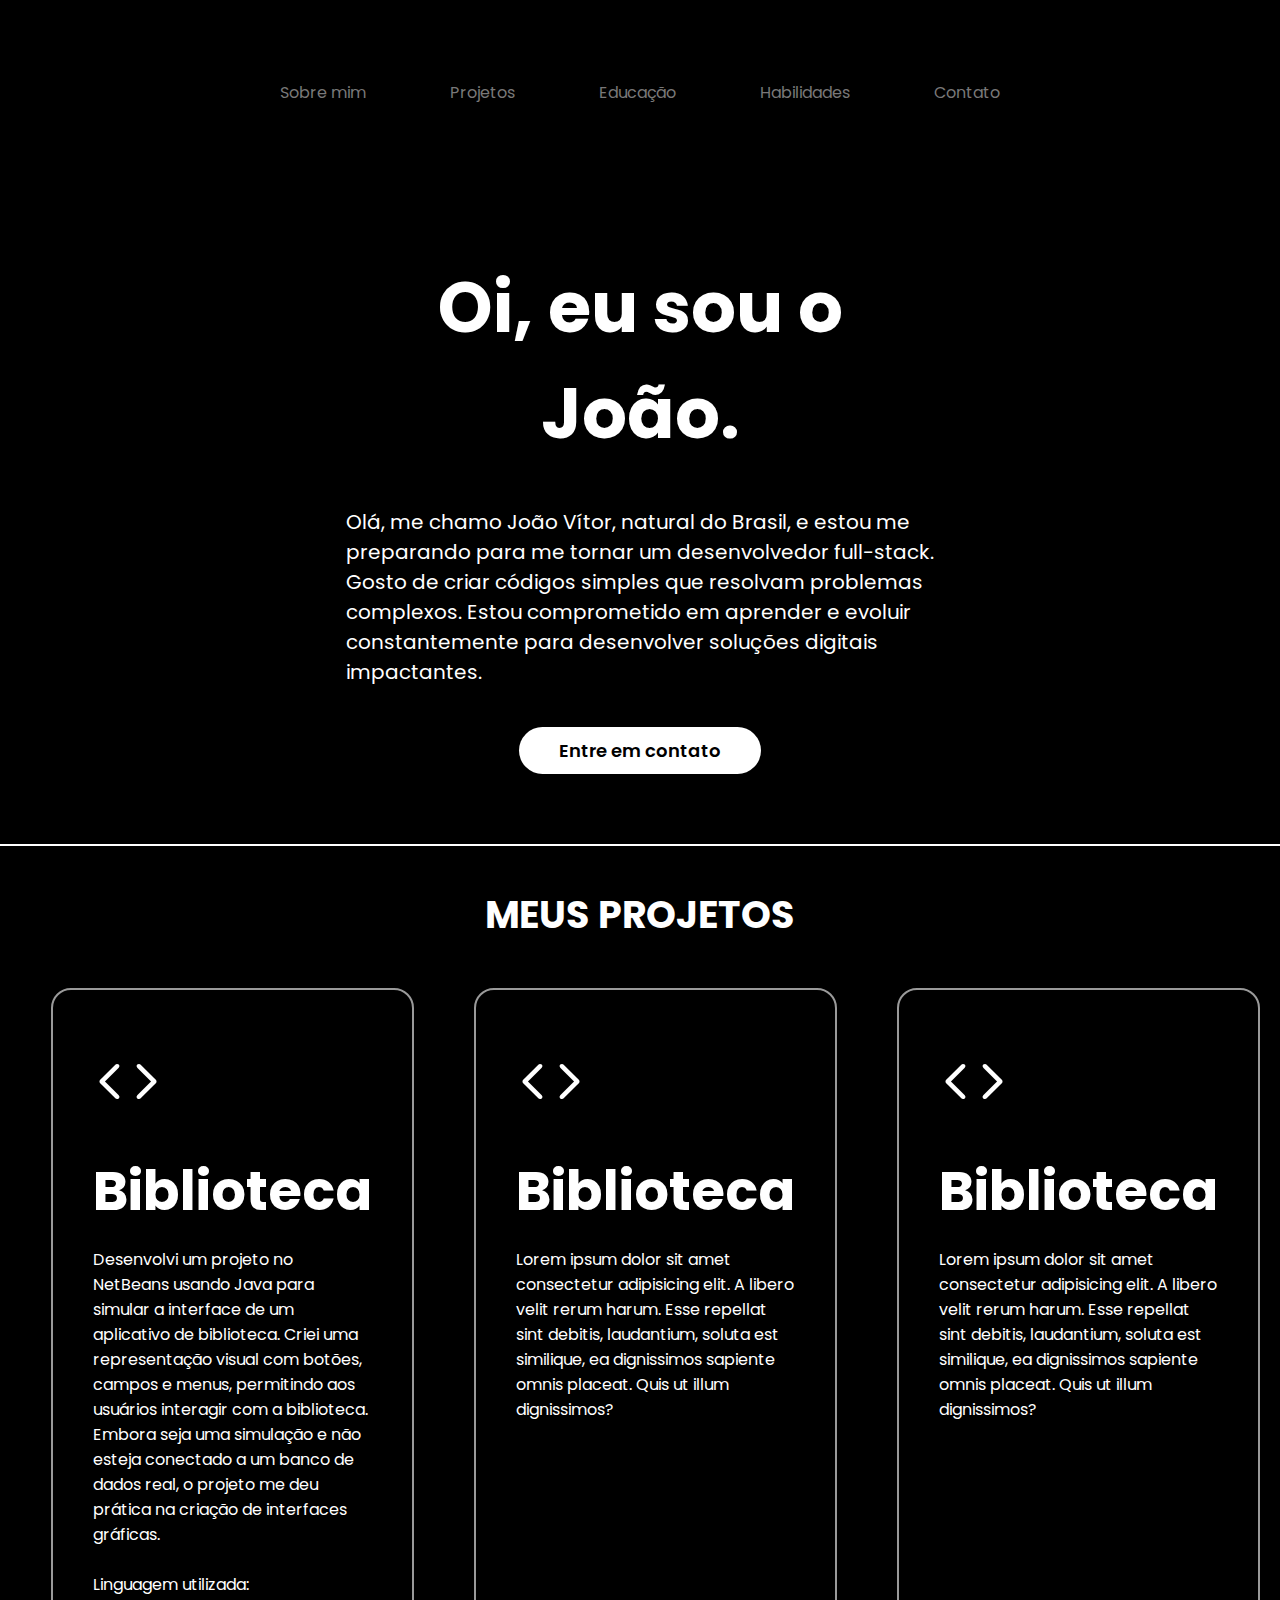
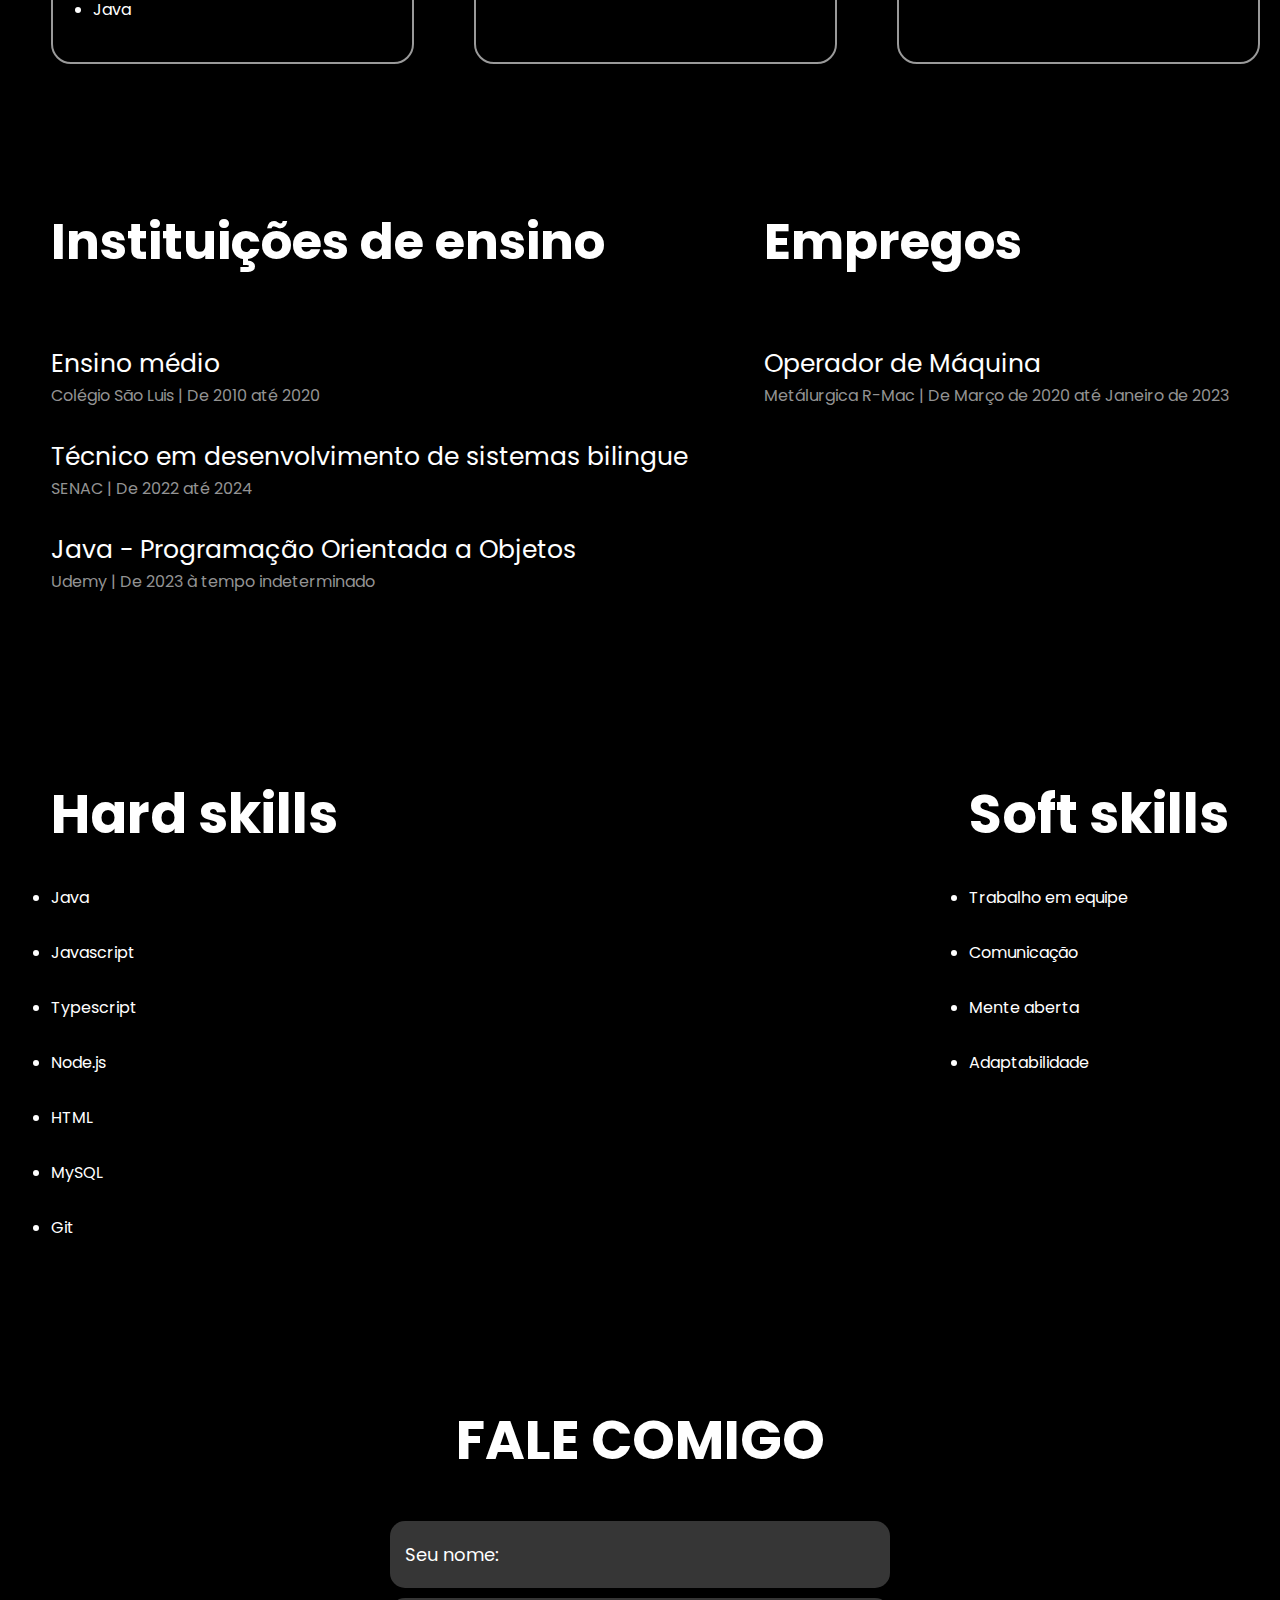
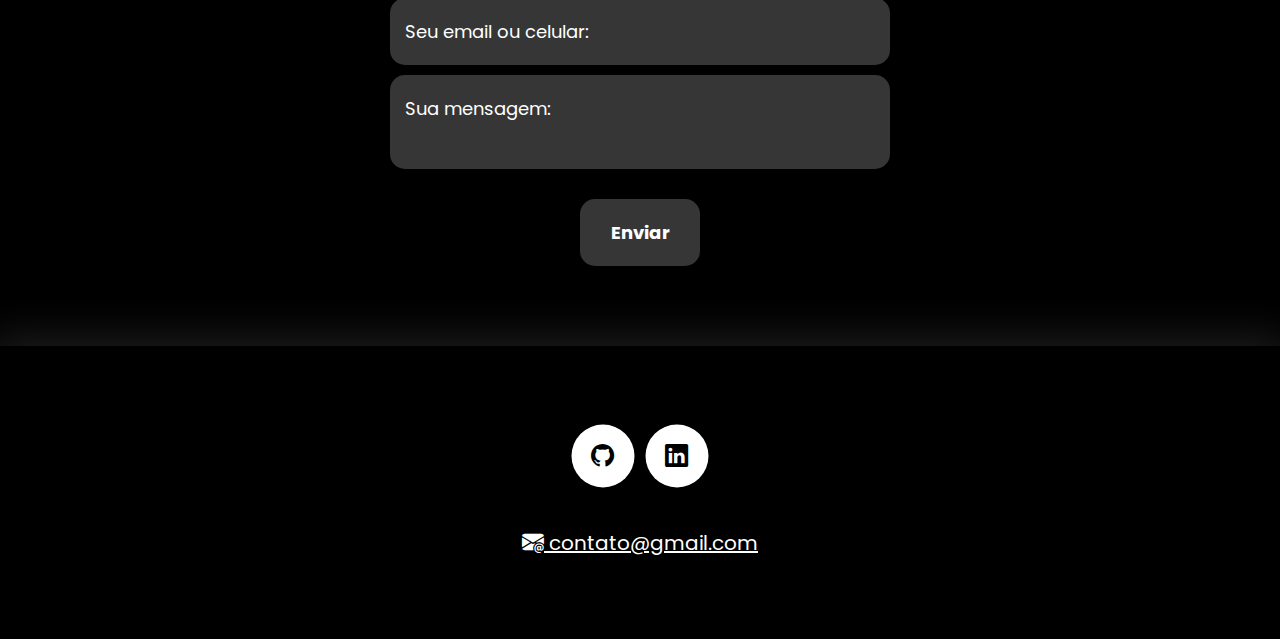
==== portfolio/index.html @ d34900f0 "esse aqui é o certo" ====
<!DOCTYPE html>
<html lang="pt-br">

<head>
    <meta charset="UTF-8">
    <meta name="viewport" content="width=device-width, initial-scale=1.0">
    <link rel="preconnect" href="https://fonts.googleapis.com">
    <link rel="preconnect" href="https://fonts.gstatic.com" crossorigin>
    <link rel="stylesheet" href="https://cdn.jsdelivr.net/npm/bootstrap-icons@1.10.5/font/bootstrap-icons.css">
    <link
        href="https://fonts.googleapis.com/css2?family=Poppins:ital,wght@0,100;0,200;0,300;0,400;0,500;0,600;0,700;0,800;0,900;1,100;1,200;1,300;1,400;1,500;1,600;1,700;1,800;1,900&display=swap"
        rel="stylesheet">
    <link rel="stylesheet" href="style.css">
    <title>Meu Portfólio</title>
</head>

<body>
    <header>
        <div class="interface">
            <div class="logo">
                <a href="#">
                    <img src="" alt="">
                </a>
            </div>

            <nav class="menu">
                <ul>
                    <li><a href="">Sobre mim</a></li>
                    <li><a href="">Projetos</a></li>
                    <li><a href="">Educação</a></li>
                    <li><a href="">Habilidades</a></li>
                    <li><a href="">Contato</a></li>
                </ul>
            </nav>
        </div>
        </div>
    </header>

    <main>
        <section class="topo">
            <div class="site">
                <div class="flex">
                    <div></div>
                    <div class="topo-site">
                        <h1>Oi, eu sou o João.</h1>
                        <p>Olá, me chamo João Vítor, natural do Brasil, e estou me preparando para me tornar um desenvolvedor
                            full-stack.
                            Gosto de criar códigos simples que resolvam problemas complexos.
                            Estou comprometido em aprender e evoluir constantemente para desenvolver soluções digitais
                            impactantes.</p>

                        <div class="contato">
                            <a href="">
                                <button>Entre em contato</button>
                            </a>
                        </div>
                    </div>
                    <div></div>
                </div>
            </div>
        </section>

        <section class="border">
            <div class="interface">
                <div class="borda"></div>
            </div>
        </section>

        <section class="projetos">
            <div class="interface">
                <h2 class="titulo">MEUS PROJETOS</h2>
                <div class="flex">
                    <div class="projetos-box">
                        <i class="bi bi-code"></i>
                        <h3>Biblioteca</h3>
                        <p>Desenvolvi um projeto no NetBeans usando Java para simular a interface de um aplicativo de biblioteca. Criei uma representação visual com botões, campos e menus, permitindo aos usuários interagir com a biblioteca. Embora seja uma simulação e não esteja conectado a um banco de dados real, o projeto me deu prática na criação de interfaces gráficas.</p>
                        <p class="ling">Linguagem utilizada:</p>
                        <ul>
                            <li>Java</li>
                        </ul>
                    </div>

                    <div class="projetos-box">
                        <i class="bi bi-code"></i>
                        <h3>Biblioteca</h3>
                        <p>Lorem ipsum dolor sit amet consectetur adipisicing elit. A libero velit rerum harum. Esse
                            repellat sint debitis, laudantium, soluta est similique, ea dignissimos sapiente omnis
                            placeat. Quis ut illum dignissimos?</p>
                    </div>

                    <div class="projetos-box">
                        <i class="bi bi-code"></i>
                        <h3>Biblioteca</h3>
                        <p>Lorem ipsum dolor sit amet consectetur adipisicing elit. A libero velit rerum harum. Esse
                            repellat sint debitis, laudantium, soluta est similique, ea dignissimos sapiente omnis
                            placeat. Quis ut illum dignissimos?</p>
                    </div>
                </div>
            </div>
        </section>

        <section class="ensino-emprego">
            <div class="interface">
                <div class="flex">
                    <div class="txt-ensino">
                        <h2>Instituições de ensino</h2>
                        <ul>
                            <li><a href="">Ensino médio</a></li>
                            <p>Colégio São Luis | De 2010 até 2020</p>
                            <p></p>
                            <li><a href="">Técnico em desenvolvimento de sistemas bilingue</a></li>
                            <p>SENAC | De 2022 até 2024</p>
                            <p></p>
                            <li><a href="">Java - Programação Orientada a Objetos</a></li>
                            <p>Udemy | De 2023 à tempo indeterminado</p>
                        </ul>
                    </div>

                    <div class="txt-emprego">
                        <h2>Empregos</h2>
                        <ul>
                            <li><a href="">Operador de Máquina</a></li>
                            <p>Metálurgica R-Mac | De Março de 2020 até Janeiro de 2023</p>

                        </ul>
                    </div>
                </div>
            </div>
        </section>

        <section class="skills">
            <div class="interface">
                <div class="flex">
                    <div class="hard-skills">
                        <h2>Hard skills</h2>
                        <ul>
                            <li><a href="">Java</a></li>
                            <li><a href="">Javascript</a></li>
                            <li><a href="">Typescript</a></li>
                            <li><a href="">Node.js</a></li>
                            <li><a href="">HTML</a></li>
                            <li><a href="">MySQL</a></li>
                            <li><a href="">Git</a></li>
                        </ul>
                    </div>

                    <div class="soft-skills">
                        <h2>Soft skills</h2>
                        <ul>
                            <li><a href="">Trabalho em equipe</a></li>
                            <li><a href="">Comunicação</a></li>
                            <li><a href="">Mente aberta</a></li>
                            <li><a href="">Adaptabilidade</a></li>
                        </ul>
                    </div>
                </div>
            </div>
        </section>

        <section class="formulario">
            <div class="interface">
                <h2 class="titulo">FALE COMIGO</h2>

                <form action="">
                    <input type="text" name="" id="" placeholder="Seu nome:" required>
                    <input type="text" name="" id="" placeholder="Seu email ou celular:" required>
                    <textarea name="" id="" placeholder="Sua mensagem:" required></textarea>
                    <div class="btn-enviar">
                        <input type="submit" value="Enviar">
                    </div>
                </form>
            </div>
        </section>
    </main>

    <footer>
        <div class="interface">
            <div class="line-footer">
                <div class="flex">
                    <div class="logo-footer">
                        <img src="" alt="">
                    </div>
                    <div class="btn-social">
                        <a href="#"><button><i class="bi bi-github"></i></button></a>
                        <a href="#"><button><i class="bi bi-linkedin"></i></i></button></a>
                    </div>
                </div>
            </div>

            <div class="line-footer borda">
                <p><i class="bi bi-envelope-at-fill"></i><a href="mailto:contato@gmail.com"> contato@gmail.com</a></p>
            </div>
        </div>
        </div>
    </footer>
</body>
---- portfolio/style.css ----
/* GERAL */
* {
    margin: 0;
    padding: 0;
    box-sizing: border-box;
    font-family: 'Poppins', sans-serif;
}

body {
    background-color: black;
    height: 100vh;
}

.interface {
    max-width: 1280px;
    margin: 0 auto;
}

.flex {
    display: flex;
}

.contato button {
    padding: 10px 40px;
    font-size: 18px;
    font-weight: 600;
    background-color: rgb(255, 255, 255);
    border: 0;
    border-radius: 30px;
    cursor: pointer;
    display: flex;
    justify-content: center;
}

.contato button:hover {
    box-shadow: 0px 0px 8px white;
    transform: scale(1.05);
    transition: .2s;
}

h2.titulo {
    columns: white;
    font-size: 38px;
    text-align: center;
    color: white;
}


/*  */
header {
    padding: 40px 4%;
}

header>.interface {
    display: flex;
    text-align: center;
    justify-content: center;
}

header a {
    color: rgb(121, 120, 120);
    text-decoration: none;
    display: inline-block;
}

header a:hover {
    color: white;
    transform: scale(1.20);
    transition: .2s;
}

header nav ul {
    list-style-type: none;
}

header nav ul li {
    display: inline-block;
    padding: 40px;
}



section {
    margin: 0 auto;
}

section.topo {
    padding: 70px 4%;
}

section.topo .flex {
    align-items: center;
    justify-content: center;
    gap: 25%;
}

.topo h1 {
    color: white;
    font-size: 70px;
    text-align: center;
}

.topo .topo-site p {
    color: white;
    margin: 40px 0;
    font-size: 20px;
}

.topo .topo-site .contato a{
    text-decoration: none;
}

.topo .topo-site a {
    text-decoration: none;
    display: flex;
    justify-content: center;
}


/* PROJETOS */
section.projetos {
    padding: 40px 4%;
}

section.projetos .flex {
    gap: 60px;
}

.projetos .projetos-box {
    color: white;
    padding: 40px;
    border-radius: 20px;
    border: 2px solid rgb(154, 154, 154);
    margin-top: 45px;
}

.projetos .projetos-box:hover {
    transform: scale(1.05);
    transition: .2s;
}

.projetos .projetos-box i {
    font-size: 70px;
}

.projetos .projetos-box h3 {
    font-size: 54px;
    margin: 15px 0;
}

.projetos .projetos-box .ling {
    margin-top: 25px;
}


/* EDUCAÇÃO E EMPREGOS */
section.ensino-emprego {
    padding: 40px 4%;
}

section.ensino-emprego .flex {
    justify-content: space-between;
    display: flex;
}

.ensino-emprego .flex .txt-ensino h2 {
    color: white;
    font-size: 50px;
    margin-top: 60px;
}

.ensino-emprego .flex .txt-ensino ul {
    list-style-type: none;
    margin-top: 35px;
}

.ensino-emprego .flex .txt-ensino ul li {
    font-size: 25px;
    padding-top: 30px;
}

.ensino-emprego .flex .txt-ensino a {
    text-decoration: none;
    color: white;
}

.ensino-emprego .flex .txt-ensino p {
    text-decoration: none;
    color: rgb(147, 147, 147);
}

.ensino-emprego .flex .txt-emprego h2 {
    color: white;
    font-size: 50px;
    margin-top: 60px;
}

.ensino-emprego .flex .txt-emprego ul {
    list-style-type: none;
    margin-top: 35px;
}

.ensino-emprego .flex .txt-emprego ul li {
    font-size: 25px;
    padding-top: 30px;
}

.ensino-emprego .flex .txt-emprego a {
    text-decoration: none;
    color: white;
}

.ensino-emprego .flex .txt-emprego p {
    text-decoration: none;
    color: rgb(147, 147, 147);
}

/* SKILLS */
section.skills {
    padding: 80px 4%;
}

section.skills .flex {
    margin: 0 auto;
    display: flex;
    justify-content: space-between;
}

.skills .flex .hard-skills h2,
.soft-skills h2 {
    color: white;
    font-size: 54px;
    margin-top: 60px;
}

.skills .flex .hard-skills ul li,
.soft-skills ul li {
    color: white;
    padding-top: 30px;
}

.skills .flex .hard-skills a,
.soft-skills a {
    text-decoration: none;
    color: white;
}

.skills .flex .hard-skills a,
.soft-skills a {
    text-decoration: none;
    color: white;
}

/* FORMULARIO */
section.formulario {
    padding: 80px 4%;
}

.formulario h2 {
    font-size: 54px;
}

form {
    max-width: 500px;
    margin: 0 auto;
    display: flex;
    justify-content: center;
    flex-direction: column;
    gap: 10px;
    margin-top: 40px;
}

form input,
form textarea {
    width: 100%;
    border: 0;
    border-radius: 15px;
    outline: 0;
    padding: 20px 15px;
    background-color: rgb(54, 54, 54);
    color: white;
    font-size: 18px;
}

form input::placeholder,
form textarea::placeholder {
    color: white;
}

form textarea {
    resize: none;
}

form .btn-enviar {
    margin-top: 20px;
    text-align: center;
}

form .btn-enviar input[type=submit] {
    width: 120px;
    font-weight: 700;
    cursor: pointer;
}

form .btn-enviar input[type=submit]:hover {
    color: black;
    background-color: white;
    box-shadow: 0px 0px 8px white;
    transform: scale(1.05);
    transition: .2s;
}

/* RODA PÉ */
footer {
    padding: 60px 4%;
    box-shadow: 0 0 40px 10px #ffffff1d;
}

footer .flex {
    justify-content: center;
}

footer .line-footer {
    padding: 20px 0;
}

.btn-social button {
    width: 60px;
    height: 60px;
    border-radius: 50%;
    border: none;
    background-color: white;
    font-size: 22px;
    cursor: pointer;
    margin: 0 5px;
    transform: scale(1.05);
    transition: .2s;
}

footer .line-footer p {
    text-align: center;
    font-size: 20px;
}

footer .line-footer p i {
    color: white;
    font-size: 22px;
}

footer .line-footer p a {
    color: white;
}

/* BORDAS */

.border .borda {
    border-top: 2px solid white;
}
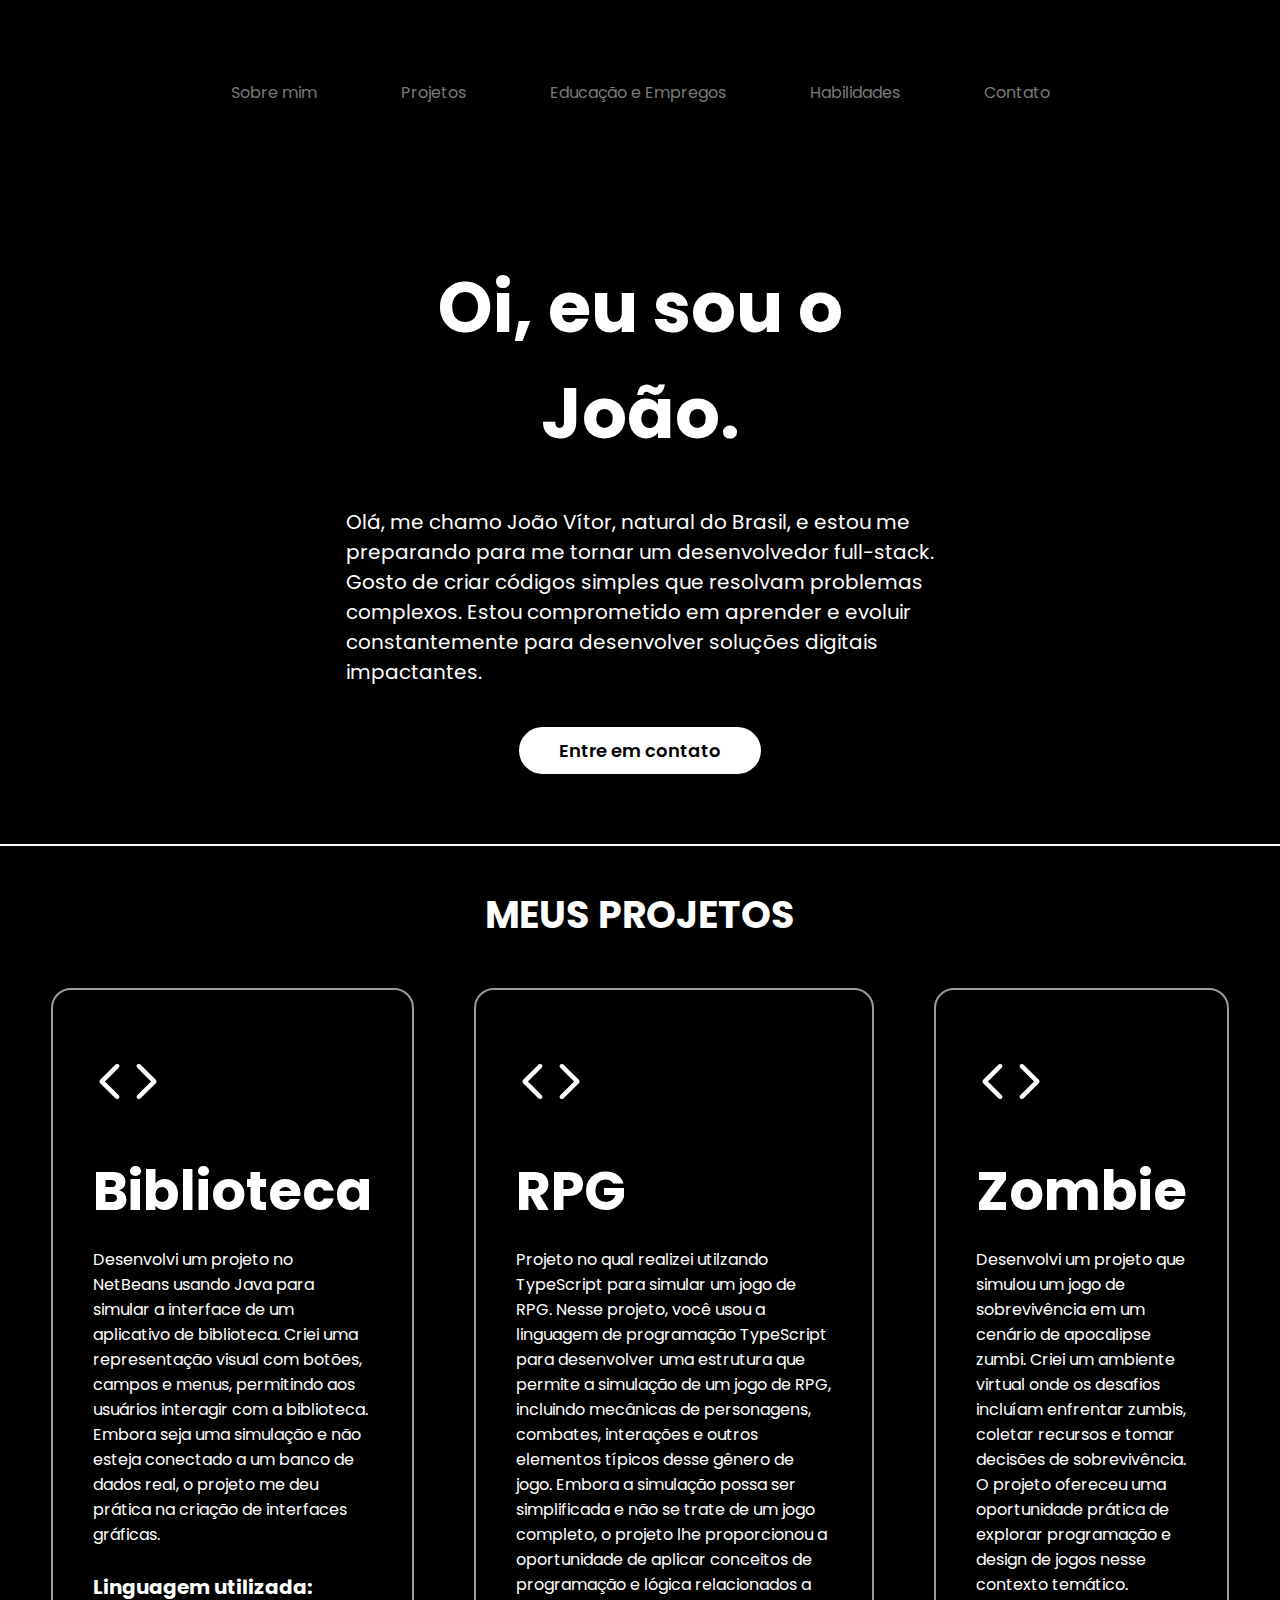
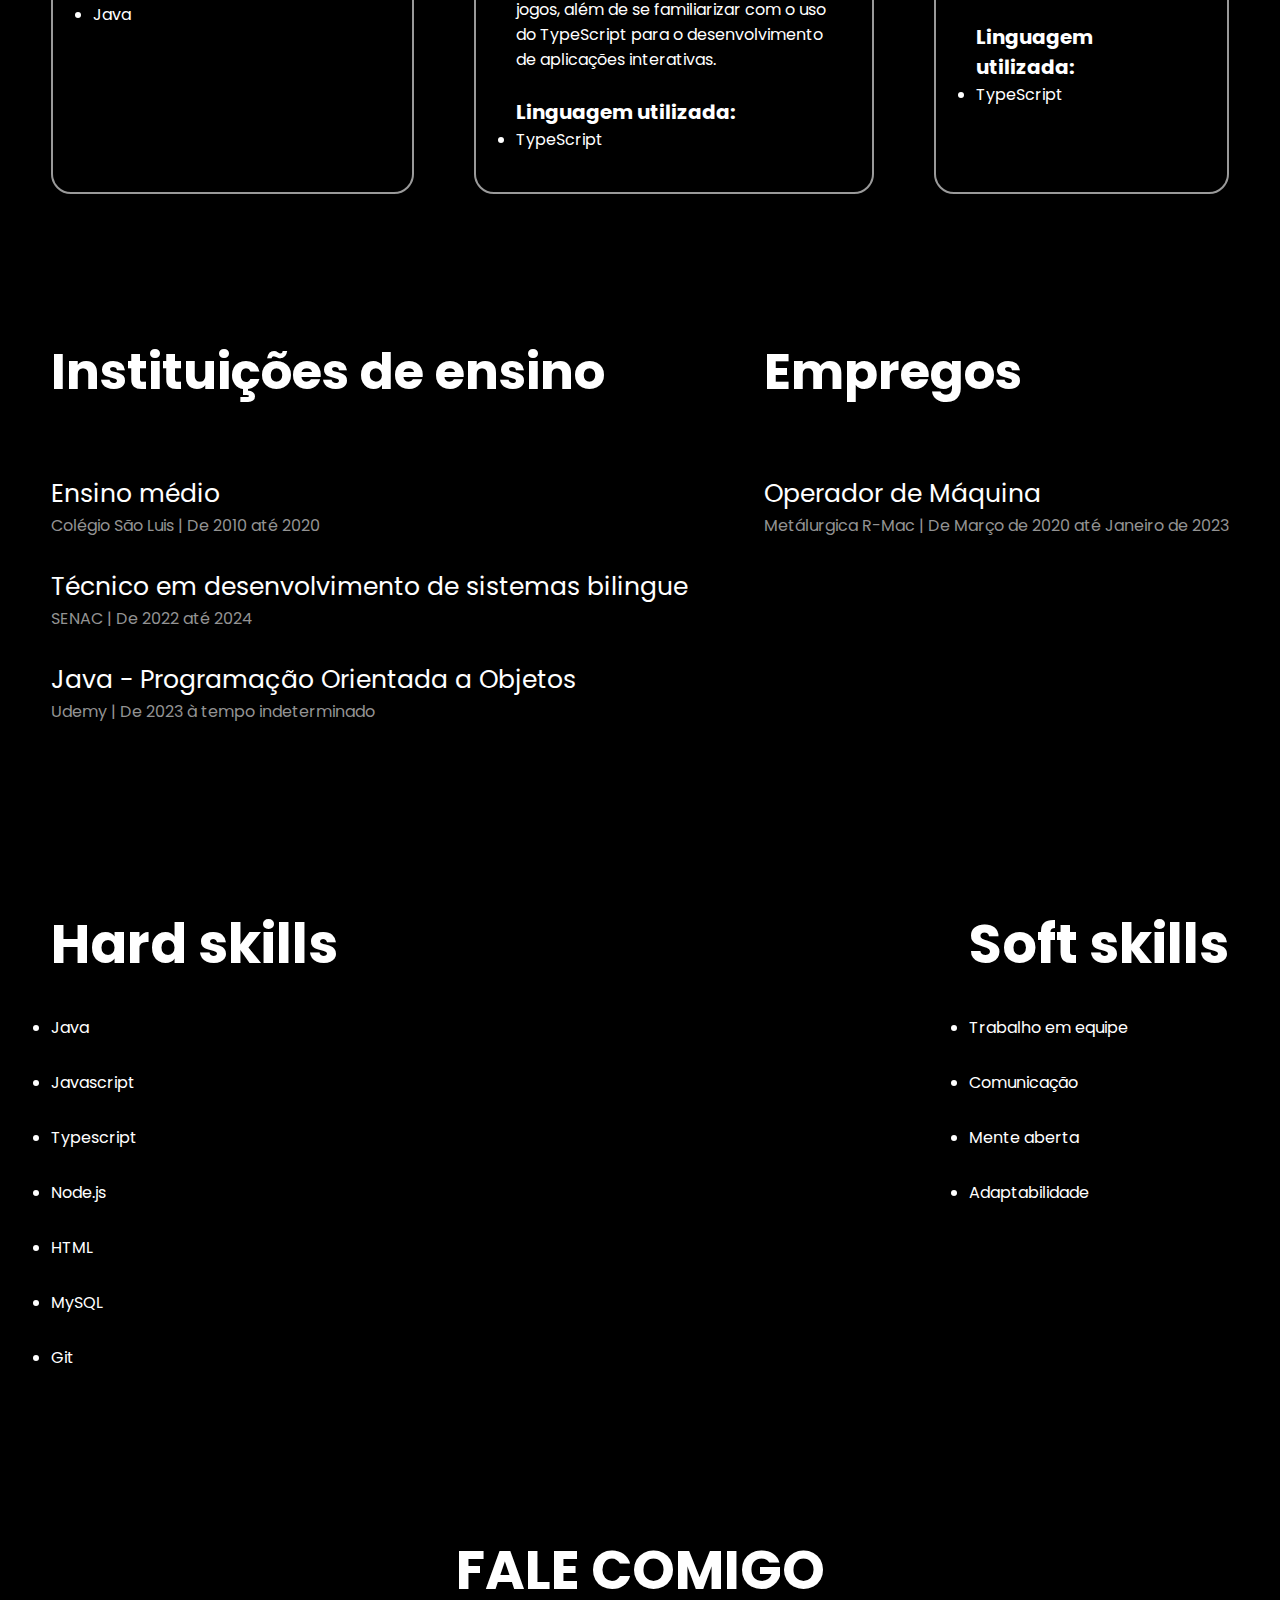
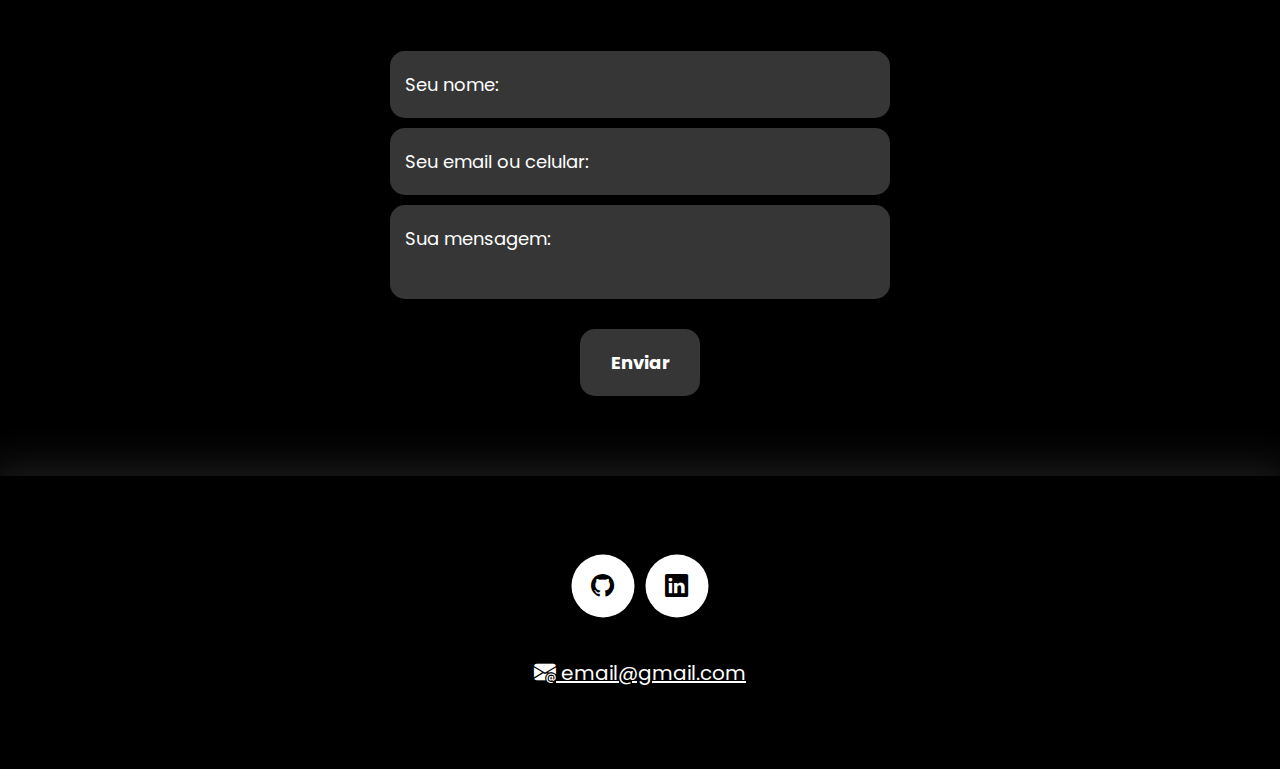
==== commit fdd314c9: "esse é o certo" ====
--- a/portfolio/index.html
+++ b/portfolio/index.html
@@ -25,11 +25,11 @@
 
             <nav class="menu">
                 <ul>
-                    <li><a href="">Sobre mim</a></li>
-                    <li><a href="">Projetos</a></li>
-                    <li><a href="">Educação</a></li>
-                    <li><a href="">Habilidades</a></li>
-                    <li><a href="">Contato</a></li>
+                    <li><a href="#secao1">Sobre mim</a></li>
+                    <li><a href="#projetos">Projetos</a></li>
+                    <li><a href="#edu">Educação e Empregos</a></li>
+                    <li><a href="#skills">Habilidades</a></li>
+                    <li><a href="#fale">Contato</a></li>
                 </ul>
             </nav>
         </div>
@@ -42,8 +42,9 @@
                 <div class="flex">
                     <div></div>
                     <div class="topo-site">
-                        <h1>Oi, eu sou o João.</h1>
-                        <p>Olá, me chamo João Vítor, natural do Brasil, e estou me preparando para me tornar um desenvolvedor
+                        <h1><a name="secao1">Oi, eu sou o João.</a></h1>
+                        <p>Olá, me chamo João Vítor, natural do Brasil, e estou me preparando para me tornar um
+                            desenvolvedor
                             full-stack.
                             Gosto de criar códigos simples que resolvam problemas complexos.
                             Estou comprometido em aprender e evoluir constantemente para desenvolver soluções digitais
@@ -68,13 +69,16 @@
 
         <section class="projetos">
             <div class="interface">
-                <h2 class="titulo">MEUS PROJETOS</h2>
+                <h2 class="titulo"><a name="projetos">MEUS PROJETOS</a></h2>
                 <div class="flex">
                     <div class="projetos-box">
                         <i class="bi bi-code"></i>
                         <h3>Biblioteca</h3>
-                        <p>Desenvolvi um projeto no NetBeans usando Java para simular a interface de um aplicativo de biblioteca. Criei uma representação visual com botões, campos e menus, permitindo aos usuários interagir com a biblioteca. Embora seja uma simulação e não esteja conectado a um banco de dados real, o projeto me deu prática na criação de interfaces gráficas.</p>
-                        <p class="ling">Linguagem utilizada:</p>
+                        <p>Desenvolvi um projeto no NetBeans usando Java para simular a interface de um aplicativo de
+                            biblioteca. Criei uma representação visual com botões, campos e menus, permitindo aos
+                            usuários interagir com a biblioteca. Embora seja uma simulação e não esteja conectado a um
+                            banco de dados real, o projeto me deu prática na criação de interfaces gráficas.</p>
+                        <p class="ling"><strong>Linguagem utilizada:</strong></p>
                         <ul>
                             <li>Java</li>
                         </ul>
@@ -82,18 +86,31 @@
 
                     <div class="projetos-box">
                         <i class="bi bi-code"></i>
-                        <h3>Biblioteca</h3>
-                        <p>Lorem ipsum dolor sit amet consectetur adipisicing elit. A libero velit rerum harum. Esse
-                            repellat sint debitis, laudantium, soluta est similique, ea dignissimos sapiente omnis
-                            placeat. Quis ut illum dignissimos?</p>
+                        <h3>RPG</h3>
+                        <p>Projeto no qual realizei utilzando TypeScript para simular um jogo de RPG. Nesse projeto,
+                            você usou a linguagem de programação TypeScript para desenvolver uma estrutura que permite a
+                            simulação de um jogo de RPG, incluindo mecânicas de personagens, combates, interações e
+                            outros elementos típicos desse gênero de jogo. Embora a simulação possa ser simplificada e
+                            não se trate de um jogo completo, o projeto lhe proporcionou a oportunidade de aplicar
+                            conceitos de programação e lógica relacionados a jogos, além de se familiarizar com o uso do
+                            TypeScript para o desenvolvimento de aplicações interativas.</p>
+                        <p class="ling"><strong>Linguagem utilizada:</strong></p>
+                        <ul>
+                            <li>TypeScript</li>
+                        </ul>
                     </div>
 
                     <div class="projetos-box">
                         <i class="bi bi-code"></i>
-                        <h3>Biblioteca</h3>
-                        <p>Lorem ipsum dolor sit amet consectetur adipisicing elit. A libero velit rerum harum. Esse
-                            repellat sint debitis, laudantium, soluta est similique, ea dignissimos sapiente omnis
-                            placeat. Quis ut illum dignissimos?</p>
+                        <h3>Zombie</h3>
+                        <p>Desenvolvi um projeto que simulou um jogo de sobrevivência em um cenário de apocalipse zumbi.
+                            Criei um ambiente virtual onde os desafios incluíam enfrentar zumbis, coletar recursos e
+                            tomar decisões de sobrevivência. O projeto ofereceu uma oportunidade prática de explorar
+                            programação e design de jogos nesse contexto temático.</p>
+                        <p class="ling"><strong>Linguagem utilizada:</strong></p>
+                        <ul>
+                            <li>TypeScript</li>
+                        </ul>
                     </div>
                 </div>
             </div>
@@ -103,7 +120,7 @@
             <div class="interface">
                 <div class="flex">
                     <div class="txt-ensino">
-                        <h2>Instituições de ensino</h2>
+                        <h2><a name="edu">Instituições de ensino</a></h2>
                         <ul>
                             <li><a href="">Ensino médio</a></li>
                             <p>Colégio São Luis | De 2010 até 2020</p>
@@ -117,7 +134,7 @@
                     </div>
 
                     <div class="txt-emprego">
-                        <h2>Empregos</h2>
+                        <h2><a name="edu">Empregos</a></h2>
                         <ul>
                             <li><a href="">Operador de Máquina</a></li>
                             <p>Metálurgica R-Mac | De Março de 2020 até Janeiro de 2023</p>
@@ -132,7 +149,7 @@
             <div class="interface">
                 <div class="flex">
                     <div class="hard-skills">
-                        <h2>Hard skills</h2>
+                        <h2><a name="skills">Hard skills</a></h2>
                         <ul>
                             <li><a href="">Java</a></li>
                             <li><a href="">Javascript</a></li>
@@ -159,7 +176,7 @@
 
         <section class="formulario">
             <div class="interface">
-                <h2 class="titulo">FALE COMIGO</h2>
+                <h2 class="titulo"><a name="fale">FALE COMIGO</a></h2>
 
                 <form action="">
                     <input type="text" name="" id="" placeholder="Seu nome:" required>
@@ -188,7 +205,7 @@
             </div>
 
             <div class="line-footer borda">
-                <p><i class="bi bi-envelope-at-fill"></i><a href="mailto:contato@gmail.com"> contato@gmail.com</a></p>
+                <p><i class="bi bi-envelope-at-fill"></i><a href="mailto:contato@gmail.com"> email@gmail.com</a></p>
             </div>
         </div>
         </div>
--- a/portfolio/style.css
+++ b/portfolio/style.css
@@ -33,7 +33,6 @@
 }
 
 .contato button:hover {
-    box-shadow: 0px 0px 8px white;
     transform: scale(1.05);
     transition: .2s;
 }
@@ -46,7 +45,7 @@
 }
 
 
-/*  */
+/* HEADER */
 header {
     padding: 40px 4%;
 }
@@ -79,7 +78,7 @@
 }
 
 
-
+/* PROJETOS */
 section {
     margin: 0 auto;
 }
@@ -150,6 +149,7 @@
 
 .projetos .projetos-box .ling {
     margin-top: 25px;
+    font-size: 20px;
 }
 
 
@@ -300,14 +300,6 @@
     width: 120px;
     font-weight: 700;
     cursor: pointer;
-}
-
-form .btn-enviar input[type=submit]:hover {
-    color: black;
-    background-color: white;
-    box-shadow: 0px 0px 8px white;
-    transform: scale(1.05);
-    transition: .2s;
 }
 
 /* RODA PÉ */
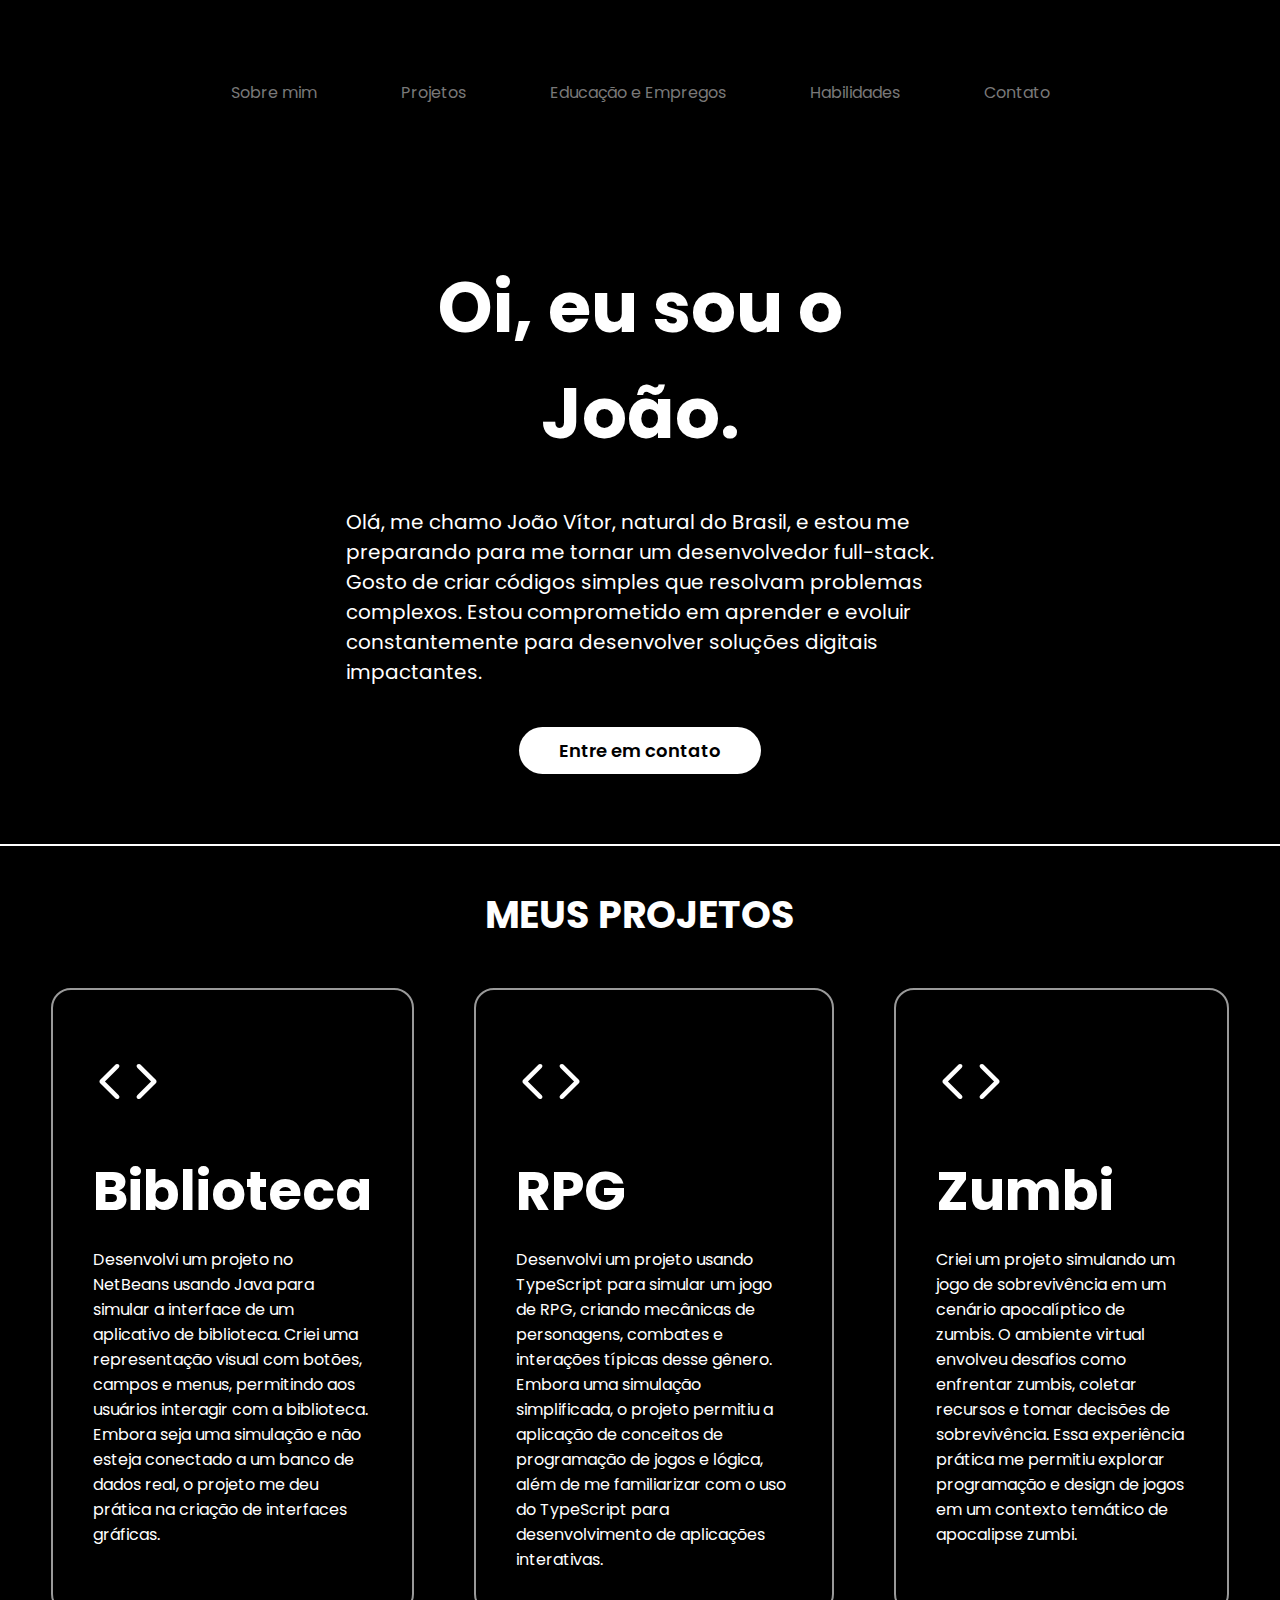
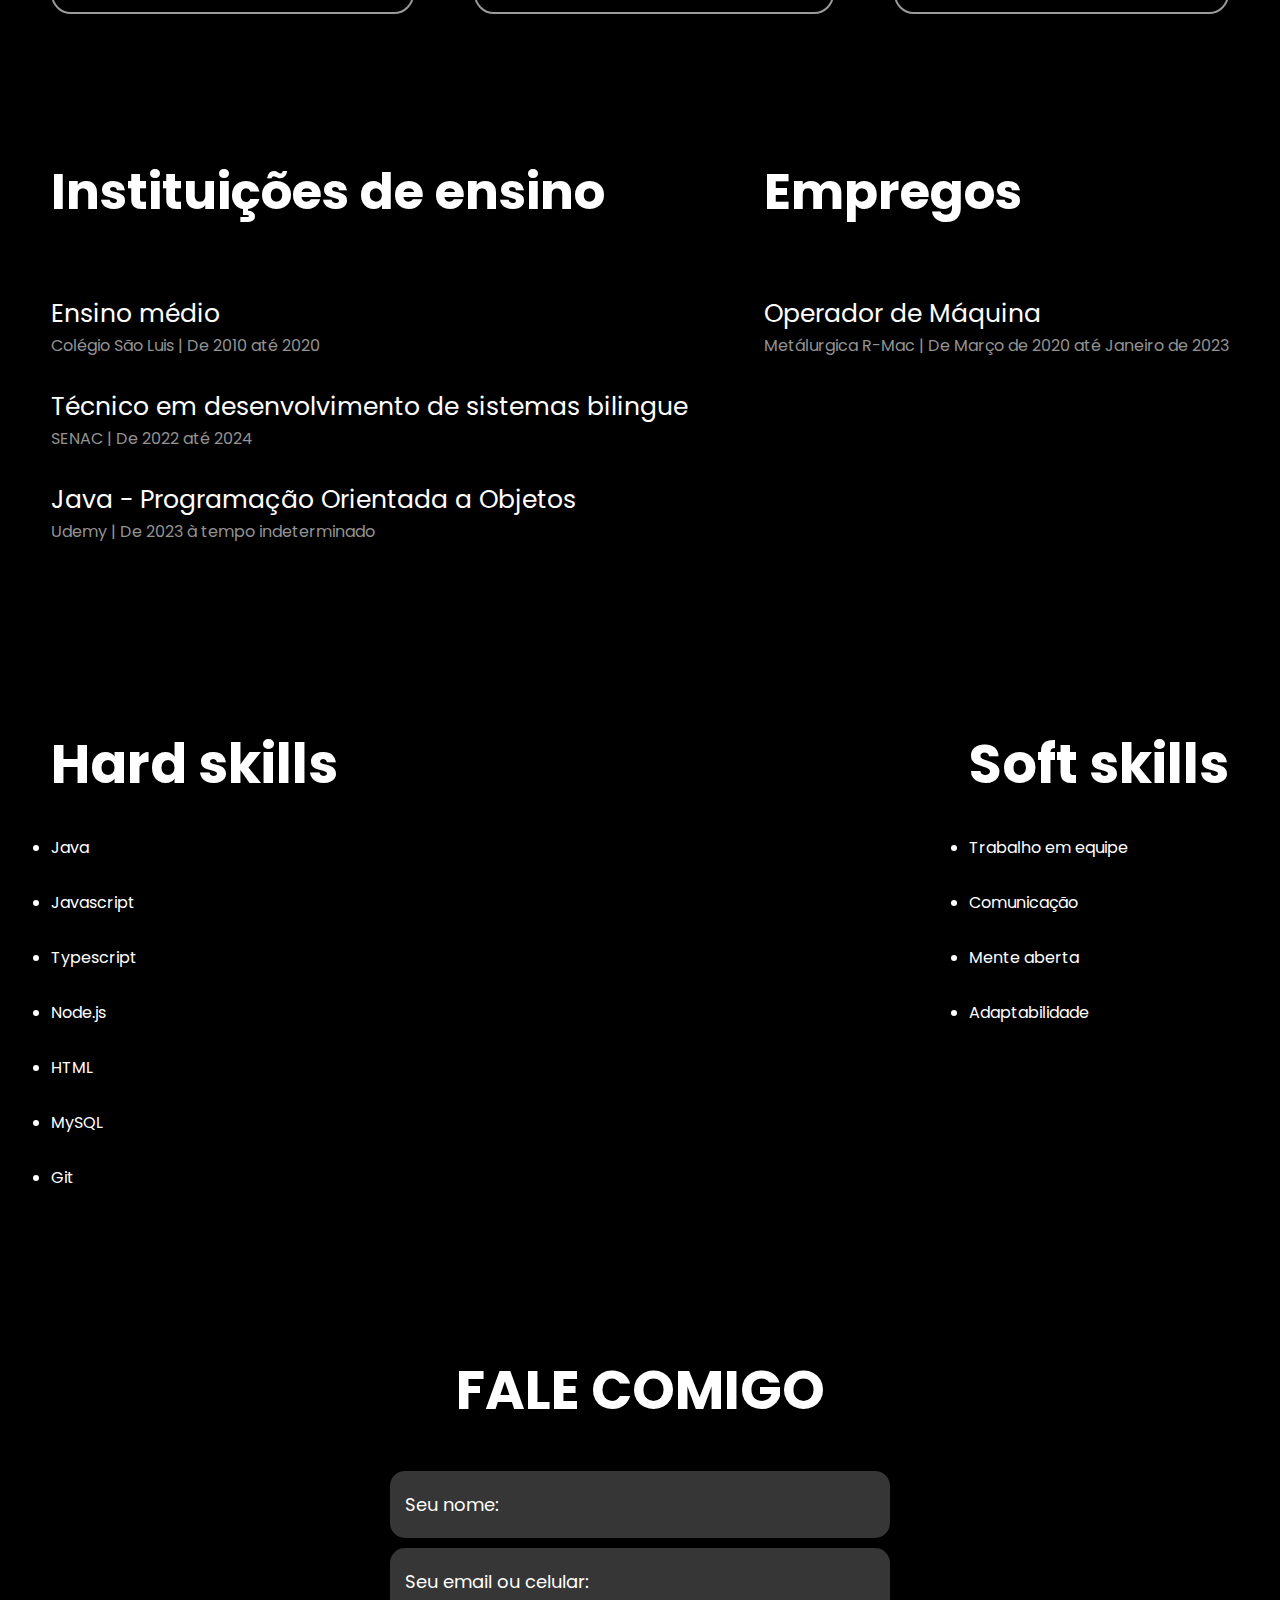
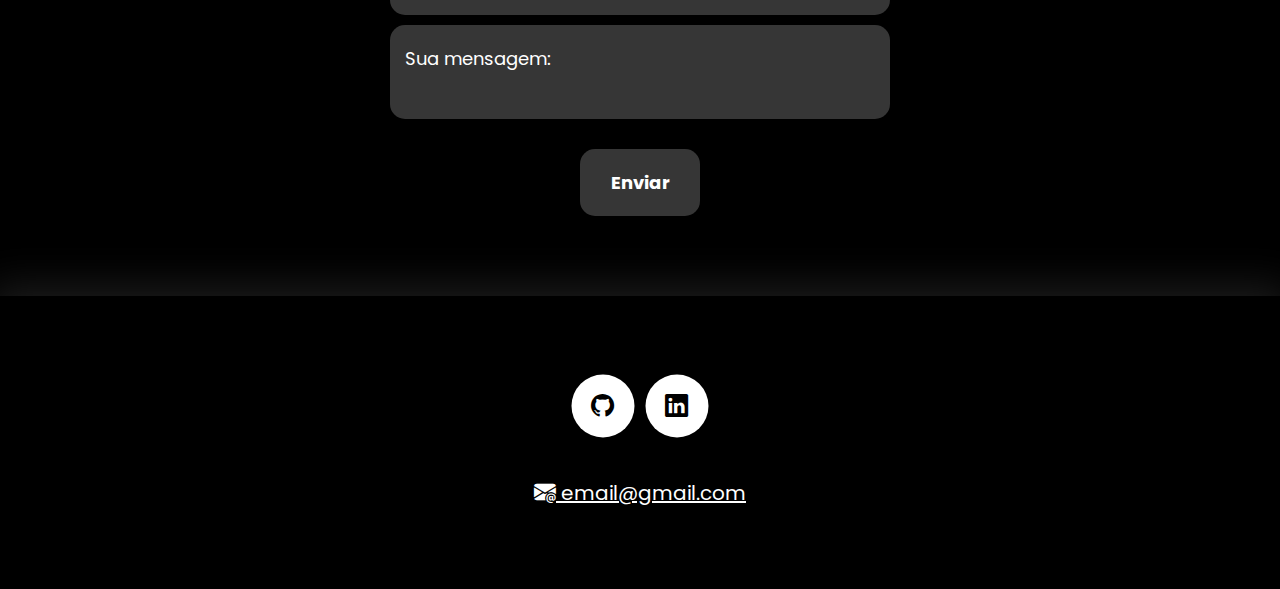
==== commit 1545b799: "Portfolio" ====
--- a/portfolio/index.html
+++ b/portfolio/index.html
@@ -73,44 +73,29 @@
                 <div class="flex">
                     <div class="projetos-box">
                         <i class="bi bi-code"></i>
-                        <h3>Biblioteca</h3>
+                        <h3><a href="biblioteca.html">Biblioteca</a></h3>
                         <p>Desenvolvi um projeto no NetBeans usando Java para simular a interface de um aplicativo de
                             biblioteca. Criei uma representação visual com botões, campos e menus, permitindo aos
                             usuários interagir com a biblioteca. Embora seja uma simulação e não esteja conectado a um
                             banco de dados real, o projeto me deu prática na criação de interfaces gráficas.</p>
-                        <p class="ling"><strong>Linguagem utilizada:</strong></p>
-                        <ul>
-                            <li>Java</li>
-                        </ul>
                     </div>
 
                     <div class="projetos-box">
                         <i class="bi bi-code"></i>
-                        <h3>RPG</h3>
-                        <p>Projeto no qual realizei utilzando TypeScript para simular um jogo de RPG. Nesse projeto,
-                            você usou a linguagem de programação TypeScript para desenvolver uma estrutura que permite a
-                            simulação de um jogo de RPG, incluindo mecânicas de personagens, combates, interações e
-                            outros elementos típicos desse gênero de jogo. Embora a simulação possa ser simplificada e
-                            não se trate de um jogo completo, o projeto lhe proporcionou a oportunidade de aplicar
-                            conceitos de programação e lógica relacionados a jogos, além de se familiarizar com o uso do
-                            TypeScript para o desenvolvimento de aplicações interativas.</p>
-                        <p class="ling"><strong>Linguagem utilizada:</strong></p>
-                        <ul>
-                            <li>TypeScript</li>
-                        </ul>
+                        <h3><a href="rpg.html">RPG</a></h3>
+                        <p>Desenvolvi um projeto usando TypeScript para simular um jogo de RPG, criando mecânicas de
+                            personagens, combates e interações típicas desse gênero. Embora uma simulação simplificada,
+                            o projeto permitiu a aplicação de conceitos de programação de jogos e lógica, além de me
+                            familiarizar com o uso do TypeScript para desenvolvimento de aplicações interativas.</p>
                     </div>
 
                     <div class="projetos-box">
                         <i class="bi bi-code"></i>
-                        <h3>Zombie</h3>
-                        <p>Desenvolvi um projeto que simulou um jogo de sobrevivência em um cenário de apocalipse zumbi.
-                            Criei um ambiente virtual onde os desafios incluíam enfrentar zumbis, coletar recursos e
-                            tomar decisões de sobrevivência. O projeto ofereceu uma oportunidade prática de explorar
-                            programação e design de jogos nesse contexto temático.</p>
-                        <p class="ling"><strong>Linguagem utilizada:</strong></p>
-                        <ul>
-                            <li>TypeScript</li>
-                        </ul>
+                        <h3><a href="zumbi.html">Zumbi</a></h3>
+                        <p>Criei um projeto simulando um jogo de sobrevivência em um cenário apocalíptico de zumbis. O
+                            ambiente virtual envolveu desafios como enfrentar zumbis, coletar recursos e tomar decisões
+                            de sobrevivência. Essa experiência prática me permitiu explorar programação e design de
+                            jogos em um contexto temático de apocalipse zumbi.</p>
                     </div>
                 </div>
             </div>
--- a/portfolio/style.css
+++ b/portfolio/style.css
@@ -1,4 +1,3 @@
-/* GERAL */
 * {
     margin: 0;
     padding: 0;
@@ -44,8 +43,6 @@
     color: white;
 }
 
-
-/* HEADER */
 header {
     padding: 40px 4%;
 }
@@ -77,8 +74,6 @@
     padding: 40px;
 }
 
-
-/* PROJETOS */
 section {
     margin: 0 auto;
 }
@@ -105,7 +100,7 @@
     font-size: 20px;
 }
 
-.topo .topo-site .contato a{
+.topo .topo-site .contato a {
     text-decoration: none;
 }
 
@@ -115,8 +110,6 @@
     justify-content: center;
 }
 
-
-/* PROJETOS */
 section.projetos {
     padding: 40px 4%;
 }
@@ -147,13 +140,16 @@
     margin: 15px 0;
 }
 
+.projetos .projetos-box h3 a {
+    text-decoration: none;
+    color: white;
+}
+
 .projetos .projetos-box .ling {
     margin-top: 25px;
     font-size: 20px;
 }
 
-
-/* EDUCAÇÃO E EMPREGOS */
 section.ensino-emprego {
     padding: 40px 4%;
 }
@@ -215,7 +211,6 @@
     color: rgb(147, 147, 147);
 }
 
-/* SKILLS */
 section.skills {
     padding: 80px 4%;
 }
@@ -251,7 +246,6 @@
     color: white;
 }
 
-/* FORMULARIO */
 section.formulario {
     padding: 80px 4%;
 }
@@ -302,7 +296,6 @@
     cursor: pointer;
 }
 
-/* RODA PÉ */
 footer {
     padding: 60px 4%;
     box-shadow: 0 0 40px 10px #ffffff1d;
@@ -343,8 +336,6 @@
     color: white;
 }
 
-/* BORDAS */
-
 .border .borda {
     border-top: 2px solid white;
 }